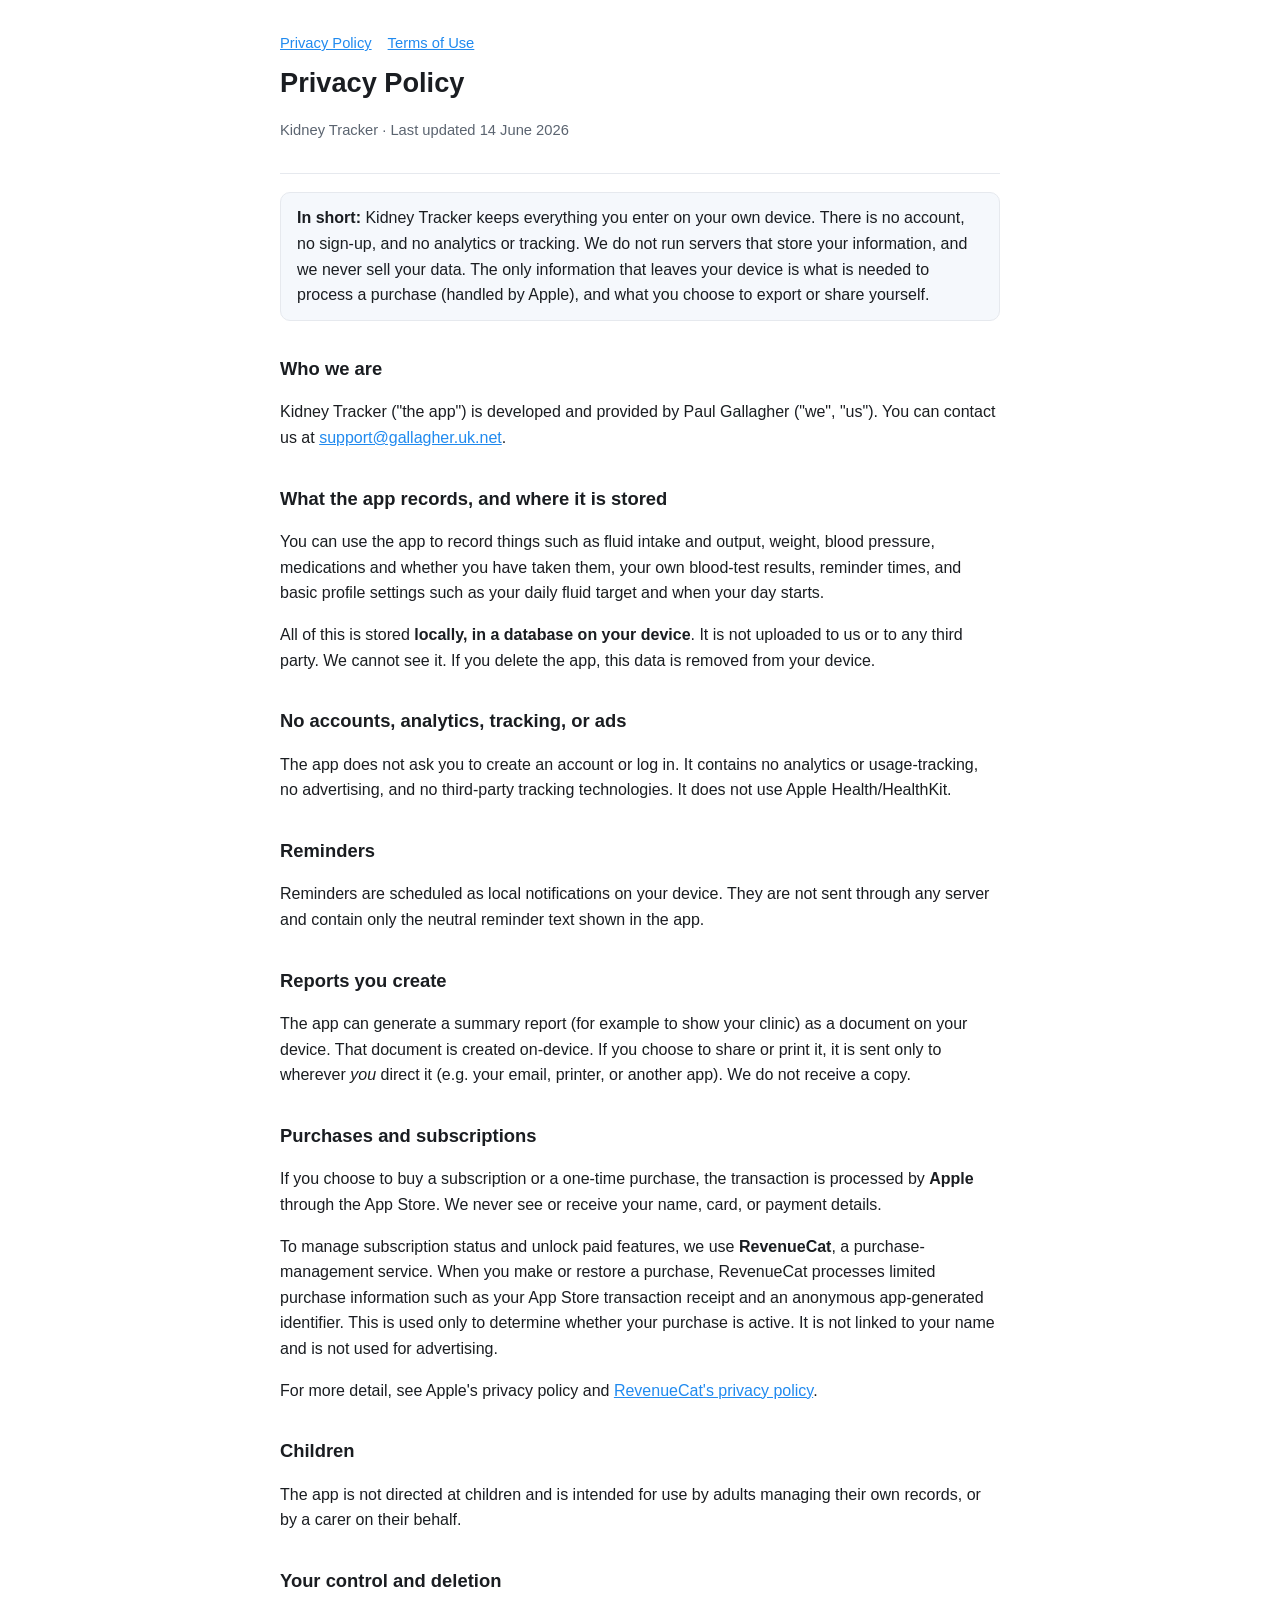
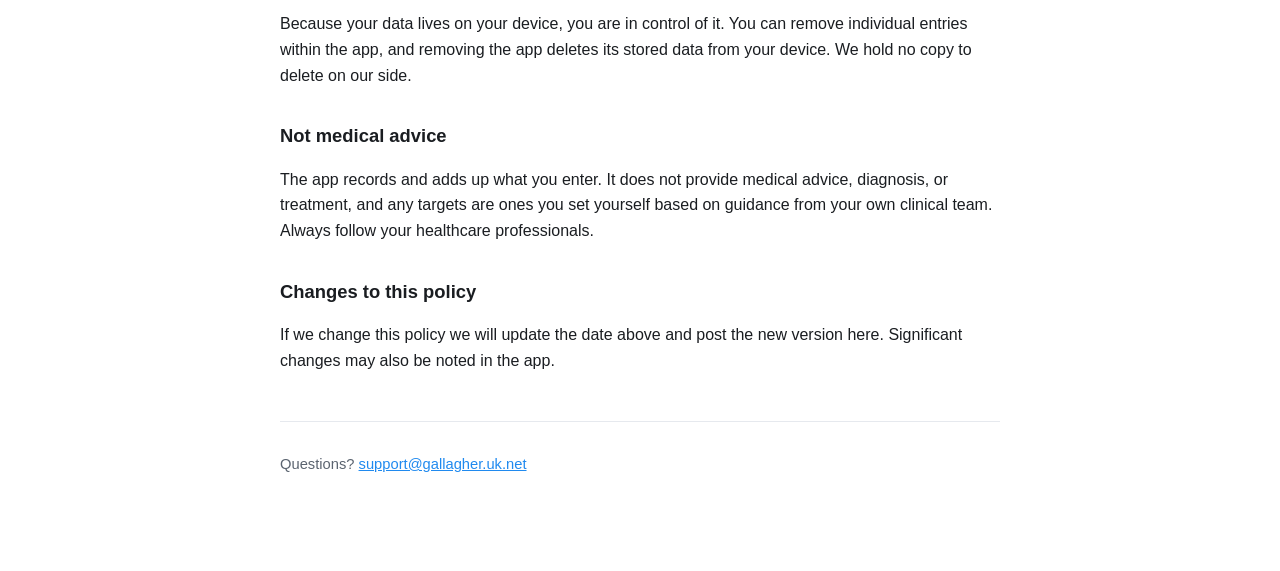
==== privacy.html @ ea6ed8a6 "Kidney Tracker legal pages (privacy + terms)" ====
<!doctype html>
<html lang="en">
<head>
<meta charset="utf-8">
<meta name="viewport" content="width=device-width, initial-scale=1">
<title>Privacy Policy — Kidney Tracker</title>
<link rel="stylesheet" href="style.css">
</head>
<body>
<div class="wrap">
<header>
  <nav class="muted"><a href="privacy.html">Privacy Policy</a><a href="terms.html">Terms of Use</a></nav>
  <h1>Privacy Policy</h1>
  <p class="muted">Kidney Tracker &middot; Last updated 14 June 2026</p>
</header>

<div class="note">
  <strong>In short:</strong> Kidney Tracker keeps everything you enter on your own device. There is no account, no sign-up, and no analytics or tracking. We do not run servers that store your information, and we never sell your data. The only information that leaves your device is what is needed to process a purchase (handled by Apple), and what you choose to export or share yourself.
</div>

<h2>Who we are</h2>
<p>Kidney Tracker ("the app") is developed and provided by Paul Gallagher ("we", "us"). You can contact us at <a href="mailto:support@gallagher.uk.net">support@gallagher.uk.net</a>.</p>

<h2>What the app records, and where it is stored</h2>
<p>You can use the app to record things such as fluid intake and output, weight, blood pressure, medications and whether you have taken them, your own blood-test results, reminder times, and basic profile settings such as your daily fluid target and when your day starts.</p>
<p>All of this is stored <strong>locally, in a database on your device</strong>. It is not uploaded to us or to any third party. We cannot see it. If you delete the app, this data is removed from your device.</p>

<h2>No accounts, analytics, tracking, or ads</h2>
<p>The app does not ask you to create an account or log in. It contains no analytics or usage-tracking, no advertising, and no third-party tracking technologies. It does not use Apple Health/HealthKit.</p>

<h2>Reminders</h2>
<p>Reminders are scheduled as local notifications on your device. They are not sent through any server and contain only the neutral reminder text shown in the app.</p>

<h2>Reports you create</h2>
<p>The app can generate a summary report (for example to show your clinic) as a document on your device. That document is created on-device. If you choose to share or print it, it is sent only to wherever <em>you</em> direct it (e.g. your email, printer, or another app). We do not receive a copy.</p>

<h2>Purchases and subscriptions</h2>
<p>If you choose to buy a subscription or a one-time purchase, the transaction is processed by <strong>Apple</strong> through the App Store. We never see or receive your name, card, or payment details.</p>
<p>To manage subscription status and unlock paid features, we use <strong>RevenueCat</strong>, a purchase-management service. When you make or restore a purchase, RevenueCat processes limited purchase information such as your App Store transaction receipt and an anonymous app-generated identifier. This is used only to determine whether your purchase is active. It is not linked to your name and is not used for advertising.</p>
<p>For more detail, see Apple's privacy policy and <a href="https://www.revenuecat.com/privacy/" rel="noopener">RevenueCat's privacy policy</a>.</p>

<h2>Children</h2>
<p>The app is not directed at children and is intended for use by adults managing their own records, or by a carer on their behalf.</p>

<h2>Your control and deletion</h2>
<p>Because your data lives on your device, you are in control of it. You can remove individual entries within the app, and removing the app deletes its stored data from your device. We hold no copy to delete on our side.</p>

<h2>Not medical advice</h2>
<p>The app records and adds up what you enter. It does not provide medical advice, diagnosis, or treatment, and any targets are ones you set yourself based on guidance from your own clinical team. Always follow your healthcare professionals.</p>

<h2>Changes to this policy</h2>
<p>If we change this policy we will update the date above and post the new version here. Significant changes may also be noted in the app.</p>

<footer class="muted">
  <p>Questions? <a href="mailto:support@gallagher.uk.net">support@gallagher.uk.net</a></p>
</footer>
</div>
</body>
</html>
---- style.css ----
:root { --accent:#208AEF; --ink:#1a1d21; --mute:#5b6470; --line:#e6e9ee; }
* { box-sizing:border-box; }
body { margin:0; font:16px/1.6 -apple-system,BlinkMacSystemFont,"Segoe UI",Roboto,Helvetica,Arial,sans-serif; color:var(--ink); background:#fff; }
.wrap { max-width:760px; margin:0 auto; padding:32px 20px 80px; }
header { border-bottom:1px solid var(--line); padding-bottom:16px; margin-bottom:8px; }
h1 { font-size:1.7rem; margin:.2em 0; }
h2 { font-size:1.15rem; margin:1.8em 0 .4em; }
a { color:var(--accent); }
.muted { color:var(--mute); font-size:.92rem; }
.note { background:#f5f8fc; border:1px solid var(--line); border-radius:10px; padding:12px 16px; margin:18px 0; }
nav a { margin-right:16px; }
footer { margin-top:48px; border-top:1px solid var(--line); padding-top:16px; }
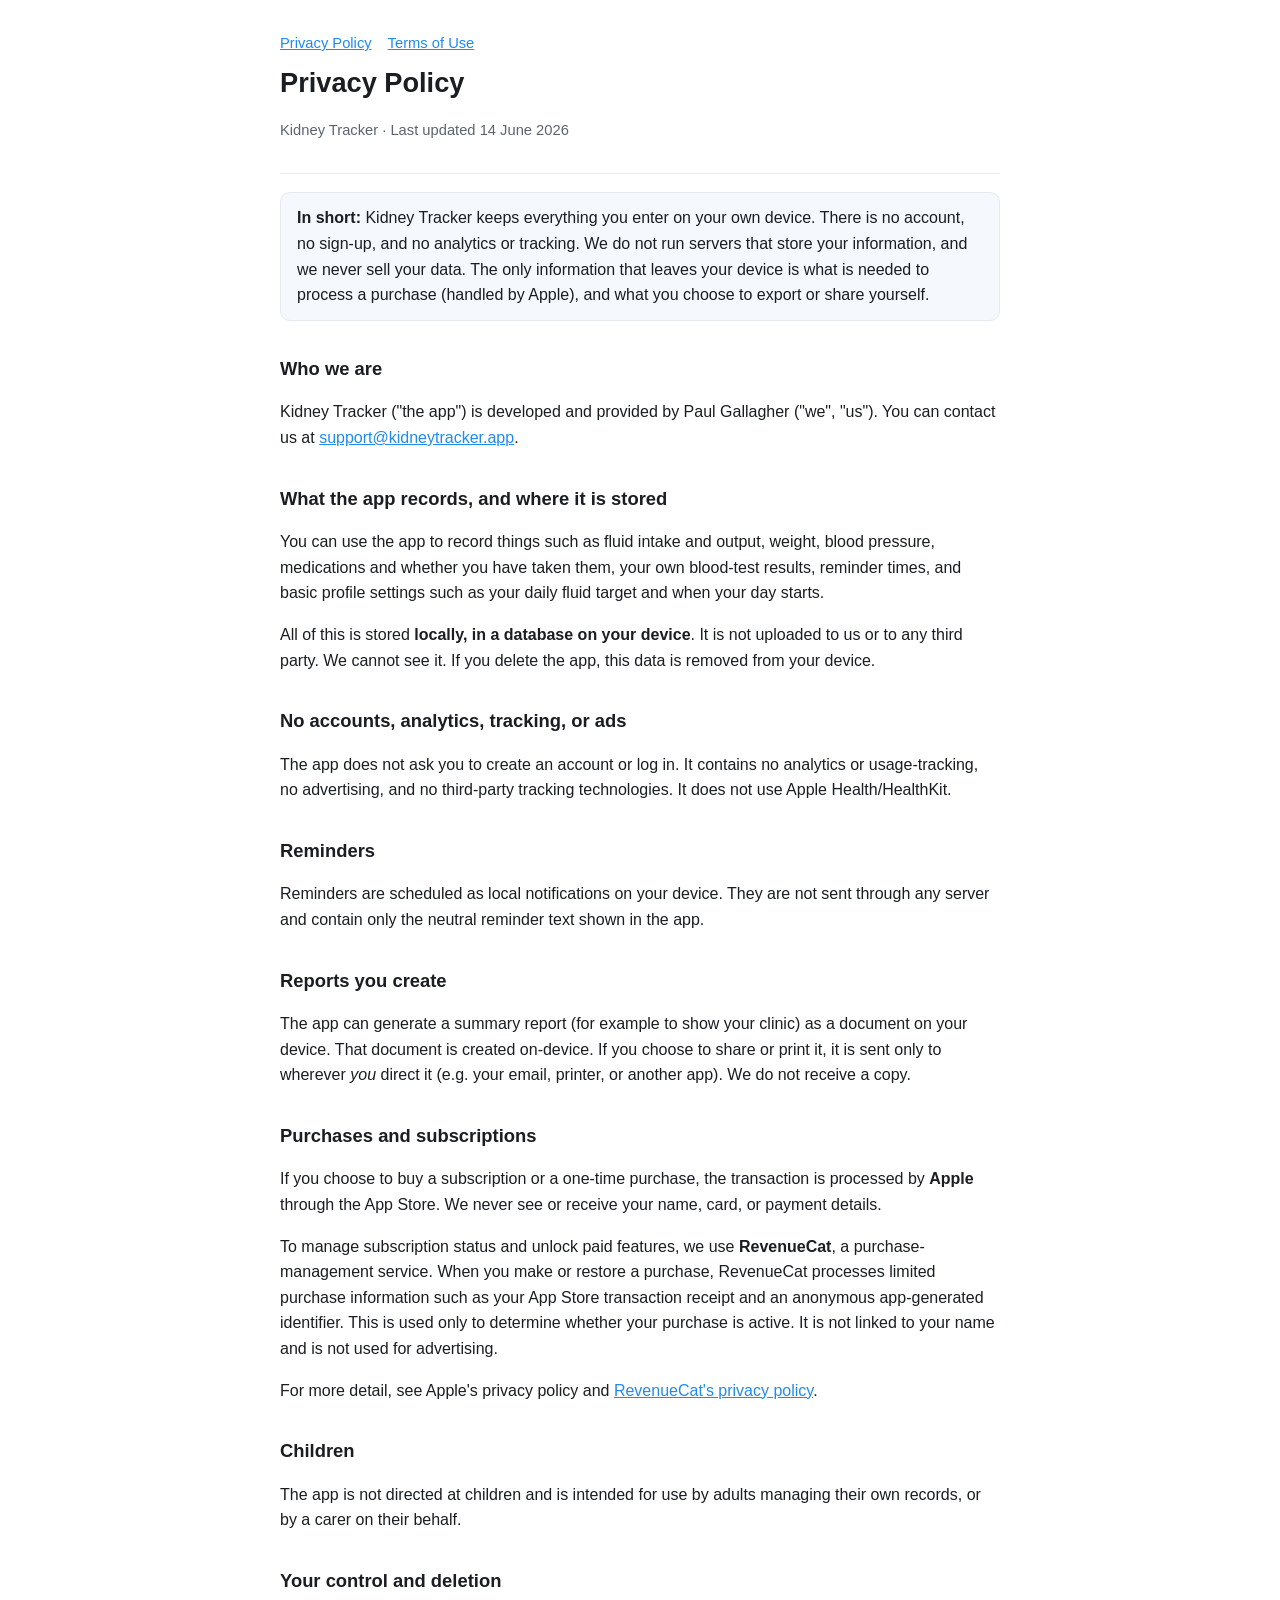
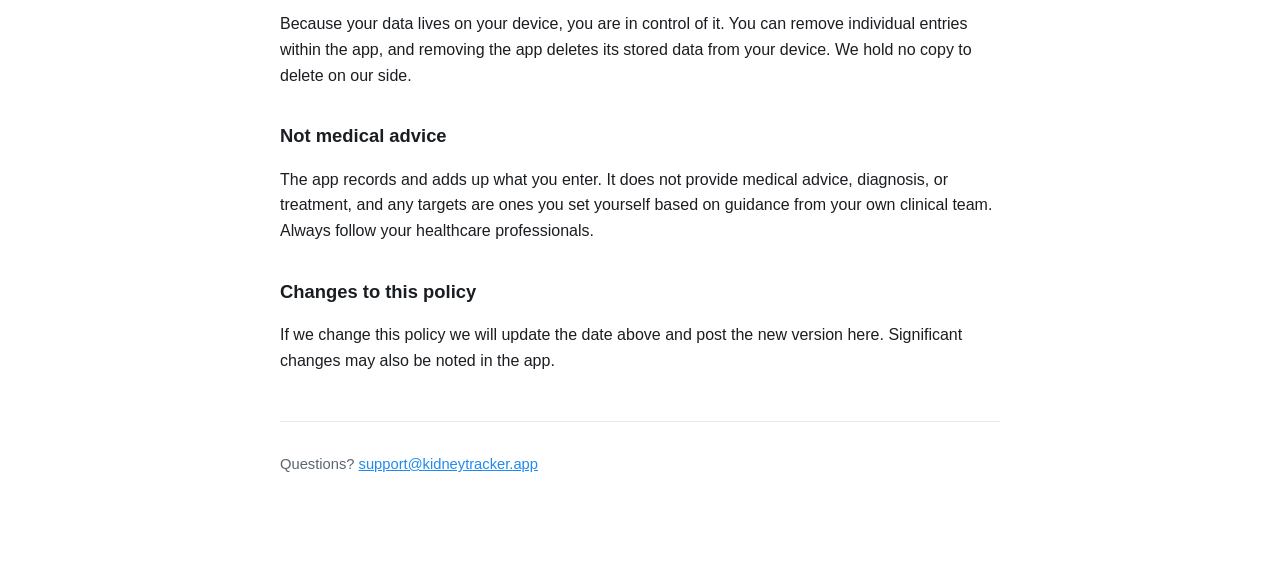
==== commit 96644808: "Update support email to support@kidneytracker.app" ====
--- a/privacy.html
+++ b/privacy.html
@@ -19,7 +19,7 @@
 </div>
 
 <h2>Who we are</h2>
-<p>Kidney Tracker ("the app") is developed and provided by Paul Gallagher ("we", "us"). You can contact us at <a href="mailto:support@gallagher.uk.net">support@gallagher.uk.net</a>.</p>
+<p>Kidney Tracker ("the app") is developed and provided by Paul Gallagher ("we", "us"). You can contact us at <a href="mailto:support@kidneytracker.app">support@kidneytracker.app</a>.</p>
 
 <h2>What the app records, and where it is stored</h2>
 <p>You can use the app to record things such as fluid intake and output, weight, blood pressure, medications and whether you have taken them, your own blood-test results, reminder times, and basic profile settings such as your daily fluid target and when your day starts.</p>
@@ -52,7 +52,7 @@
 <p>If we change this policy we will update the date above and post the new version here. Significant changes may also be noted in the app.</p>
 
 <footer class="muted">
-  <p>Questions? <a href="mailto:support@gallagher.uk.net">support@gallagher.uk.net</a></p>
+  <p>Questions? <a href="mailto:support@kidneytracker.app">support@kidneytracker.app</a></p>
 </footer>
 </div>
 </body>
